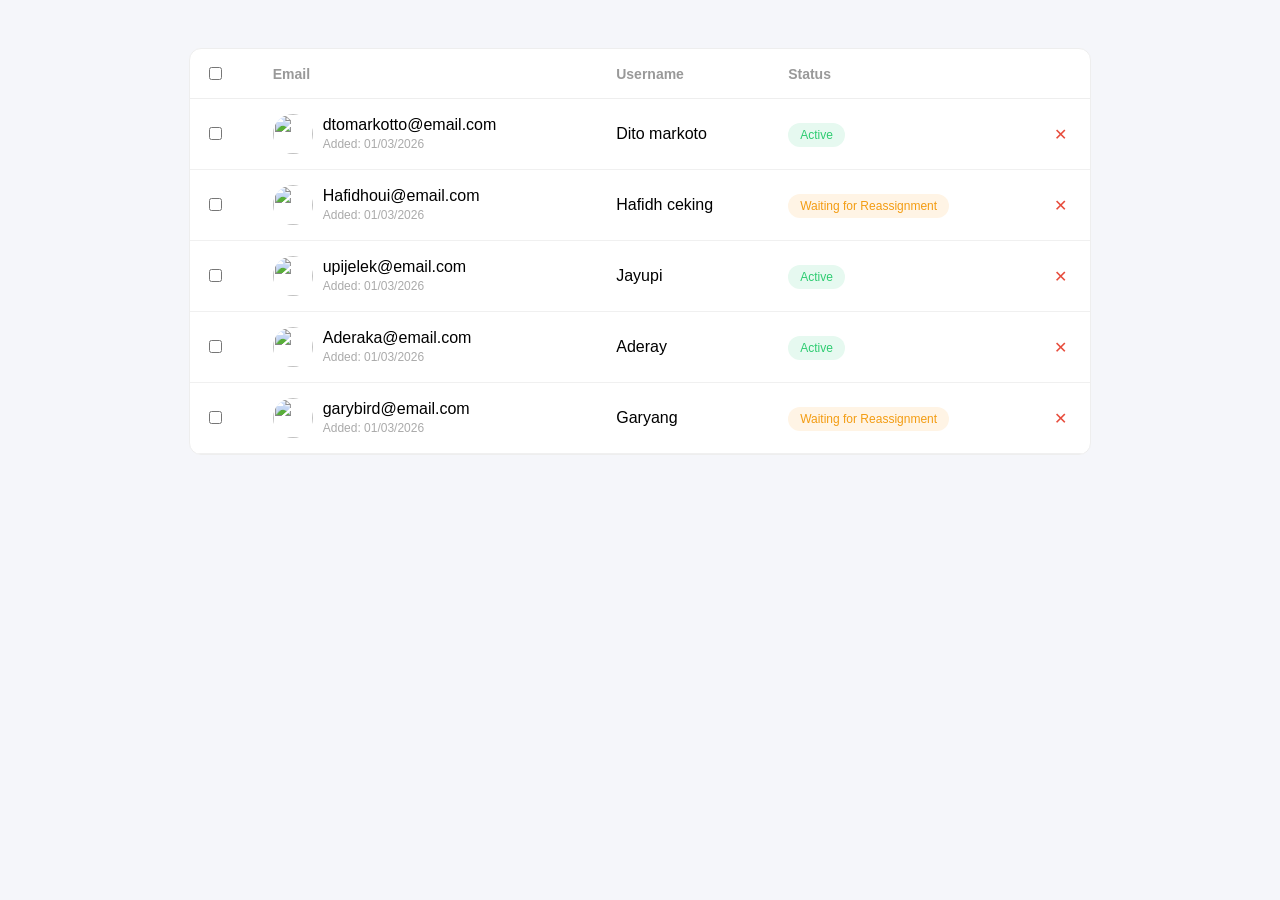
==== table.html @ 77679b6c "first commit" ====
<!DOCTYPE html>
<html lang="id">
<head>
<meta charset="UTF-8">
<meta name="viewport" content="width=device-width, initial-scale=1.0">
<title>User Table</title>
<link rel="stylesheet" href="style.css">
</head>

<body>

<div class="table-container">
  <table>
    <thead>
      <tr>
        <th><input type="checkbox" id="checkAll"></th>
        <th>Email</th>
        <th>Username</th>
        <th>Status</th>
        <th></th>
      </tr>
    </thead>

    <tbody>

      <!-- ROW -->
      <tr>
        <td><input type="checkbox"></td>
        <td class="user">
          <img src="https://i.pravatar.cc/40?img=1">
          <div>
            <span class="email">dtomarkotto@email.com</span>
            <small>Added: 01/03/2026</small>
          </div>
        </td>
        <td>Dito markoto</td>
        <td>
          <div class="status-container">
            <span class="badge active">Active</span>
            <div class="status-menu">
              <div data-value="active">Active</div>
              <div data-value="waiting">Waiting for Reassignment</div>
              <div data-value="inactive">Inactive</div>
            </div>
          </div>
        </td>
        <td class="delete">✕</td>
      </tr>

      <tr>
        <td><input type="checkbox"></td>
        <td class="user">
          <img src="https://i.pravatar.cc/40?img=2">
          <div>
            <span class="email">Hafidhoui@email.com</span>
            <small>Added: 01/03/2026</small>
          </div>
        </td>
        <td>Hafidh ceking</td>
        <td>
          <div class="status-container">
            <span class="badge waiting">Waiting for Reassignment</span>
            <div class="status-menu">
              <div data-value="active">Active</div>
              <div data-value="waiting">Waiting for Reassignment</div>
              <div data-value="inactive">Inactive</div>
            </div>
          </div>
        </td>
        <td class="delete">✕</td>
      </tr>

      <tr>
        <td><input type="checkbox"></td>
        <td class="user">
          <img src="https://i.pravatar.cc/40?img=3">
          <div>
            <span class="email">upijelek@email.com</span>
            <small>Added: 01/03/2026</small>
          </div>
        </td>
        <td>Jayupi</td>
        <td>
          <div class="status-container">
            <span class="badge active">Active</span>
            <div class="status-menu">
              <div data-value="active">Active</div>
              <div data-value="waiting">Waiting for Reassignment</div>
              <div data-value="inactive">Inactive</div>
            </div>
          </div>
        </td>
        <td class="delete">✕</td>
      </tr>

      <tr>
        <td><input type="checkbox"></td>
        <td class="user">
          <img src="https://i.pravatar.cc/40?img=4">
          <div>
            <span class="email">Aderaka@email.com</span>
            <small>Added: 01/03/2026</small>
          </div>
        </td>
        <td>Aderay</td>
        <td>
          <div class="status-container">
            <span class="badge active">Active</span>
            <div class="status-menu">
              <div data-value="active">Active</div>
              <div data-value="waiting">Waiting for Reassignment</div>
              <div data-value="inactive">Inactive</div>
            </div>
          </div>
        </td>
        <td class="delete">✕</td>
      </tr>

      <tr>
        <td><input type="checkbox"></td>
        <td class="user">
          <img src="https://i.pravatar.cc/40?img=5">
          <div>
            <span class="email">garybird@email.com</span>
            <small>Added: 01/03/2026</small>
          </div>
        </td>
        <td>Garyang</td>
        <td>
          <div class="status-container">
            <span class="badge waiting">Waiting for Reassignment</span>
            <div class="status-menu">
              <div data-value="active">Active</div>
              <div data-value="waiting">Waiting for Reassignment</div>
              <div data-value="inactive">Inactive</div>
            </div>
          </div>
        </td>
        <td class="delete">✕</td>
      </tr>

    </tbody>
  </table>
</div>

<script src="script.js"></script>
</body>
</html>
---- style.css ----
body {
  font-family: sans-serif;
  background: #f5f6fa;
  display: flex;
  justify-content: center;
  padding: 40px;
}

.table-container {
  width: 900px;
  background: white;
  border-radius: 12px;
  border: 1px solid #eee;
  overflow: hidden;
}

table {
  width: 100%;
  border-collapse: collapse;
}

thead th {
  padding: 15px;
  text-align: left;
  color: #999;
  font-size: 14px;
  border-bottom: 1px solid #eee;
}

tbody tr {
  border-bottom: 1px solid #f0f0f0;
  transition: 0.2s;
}

tbody tr:hover {
  background: #fafafa;
}

td {
  padding: 15px;
}

/* user */
.user {
  display: flex;
  align-items: center;
  gap: 10px;
}

.user img {
  width: 40px;
  height: 40px;
  border-radius: 50%;
}

.email {
  display: block;
  font-weight: 500;
}

small {
  color: #aaa;
  font-size: 12px;
}

/* badge */
.badge {
  padding: 5px 12px;
  border-radius: 20px;
  font-size: 12px;
  cursor: pointer;
}

.active {
  background: #e6f9f0;
  color: #2ecc71;
}

.waiting {
  background: #fff4e5;
  color: #f39c12;
}

.inactive {
  background: #fdecea;
  color: #e74c3c;
}

/* dropdown status */
.status-container {
  position: relative;
}

.status-menu {
  position: absolute;
  top: 120%;
  left: 0;
  background: white;
  border: 1px solid #eee;
  border-radius: 8px;
  display: none;
  box-shadow: 0 5px 15px rgba(0,0,0,0.1);
  min-width: 180px;
}

.status-menu div {
  padding: 10px;
  cursor: pointer;
}

.status-menu div:hover {
  background: #f5f5f5;
}

/* delete */
.delete {
  color: #e74c3c;
  cursor: pointer;
  text-align: center;
}
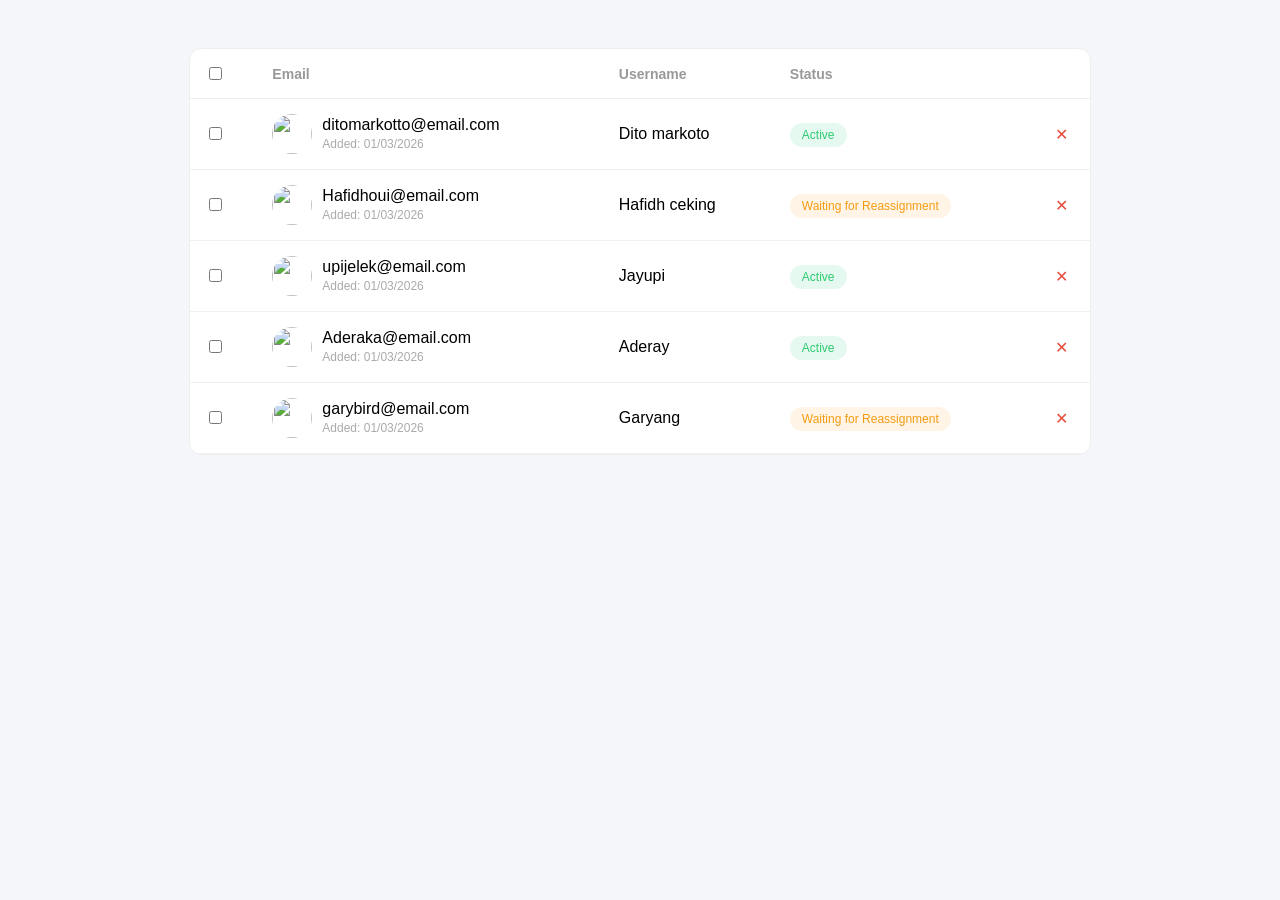
==== commit 03fc7360: "i" ====
--- a/table.html
+++ b/table.html
@@ -29,7 +29,7 @@
         <td class="user">
           <img src="https://i.pravatar.cc/40?img=1">
           <div>
-            <span class="email">dtomarkotto@email.com</span>
+            <span class="email">ditomarkotto@email.com</span>
             <small>Added: 01/03/2026</small>
           </div>
         </td>
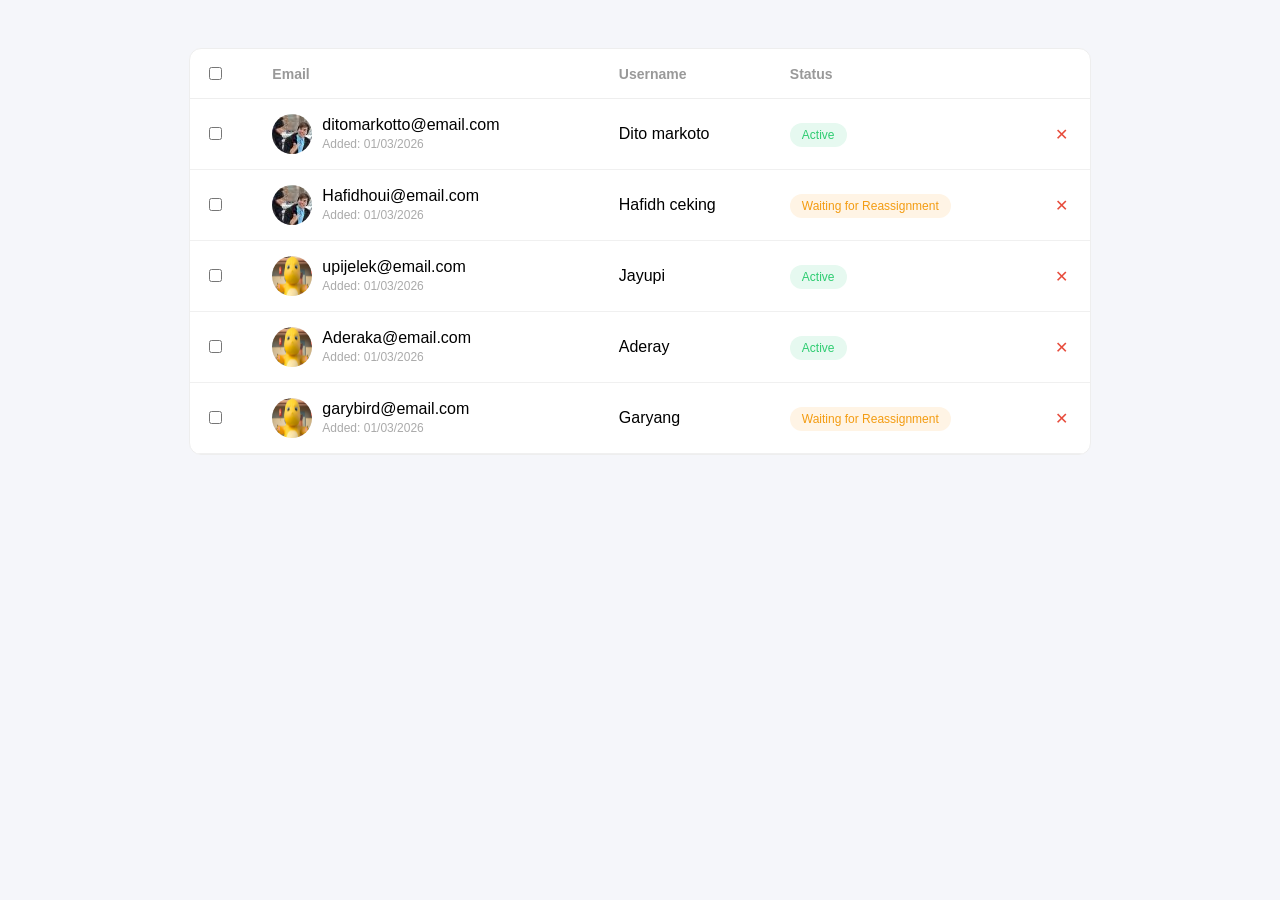
==== commit aca1335d: "ganti pp" ====
--- a/table.html
+++ b/table.html
@@ -27,7 +27,7 @@
       <tr>
         <td><input type="checkbox"></td>
         <td class="user">
-          <img src="https://i.pravatar.cc/40?img=1">
+          <img src="40.jpg">
           <div>
             <span class="email">ditomarkotto@email.com</span>
             <small>Added: 01/03/2026</small>
@@ -50,7 +50,7 @@
       <tr>
         <td><input type="checkbox"></td>
         <td class="user">
-          <img src="https://i.pravatar.cc/40?img=2">
+          <img src="40.jpg">
           <div>
             <span class="email">Hafidhoui@email.com</span>
             <small>Added: 01/03/2026</small>
@@ -73,7 +73,7 @@
       <tr>
         <td><input type="checkbox"></td>
         <td class="user">
-          <img src="https://i.pravatar.cc/40?img=3">
+          <img src="images.jpg">
           <div>
             <span class="email">upijelek@email.com</span>
             <small>Added: 01/03/2026</small>
@@ -96,7 +96,7 @@
       <tr>
         <td><input type="checkbox"></td>
         <td class="user">
-          <img src="https://i.pravatar.cc/40?img=4">
+          <img src="images.jpg">
           <div>
             <span class="email">Aderaka@email.com</span>
             <small>Added: 01/03/2026</small>
@@ -119,7 +119,7 @@
       <tr>
         <td><input type="checkbox"></td>
         <td class="user">
-          <img src="https://i.pravatar.cc/40?img=5">
+          <img src="images.jpg">
           <div>
             <span class="email">garybird@email.com</span>
             <small>Added: 01/03/2026</small>
